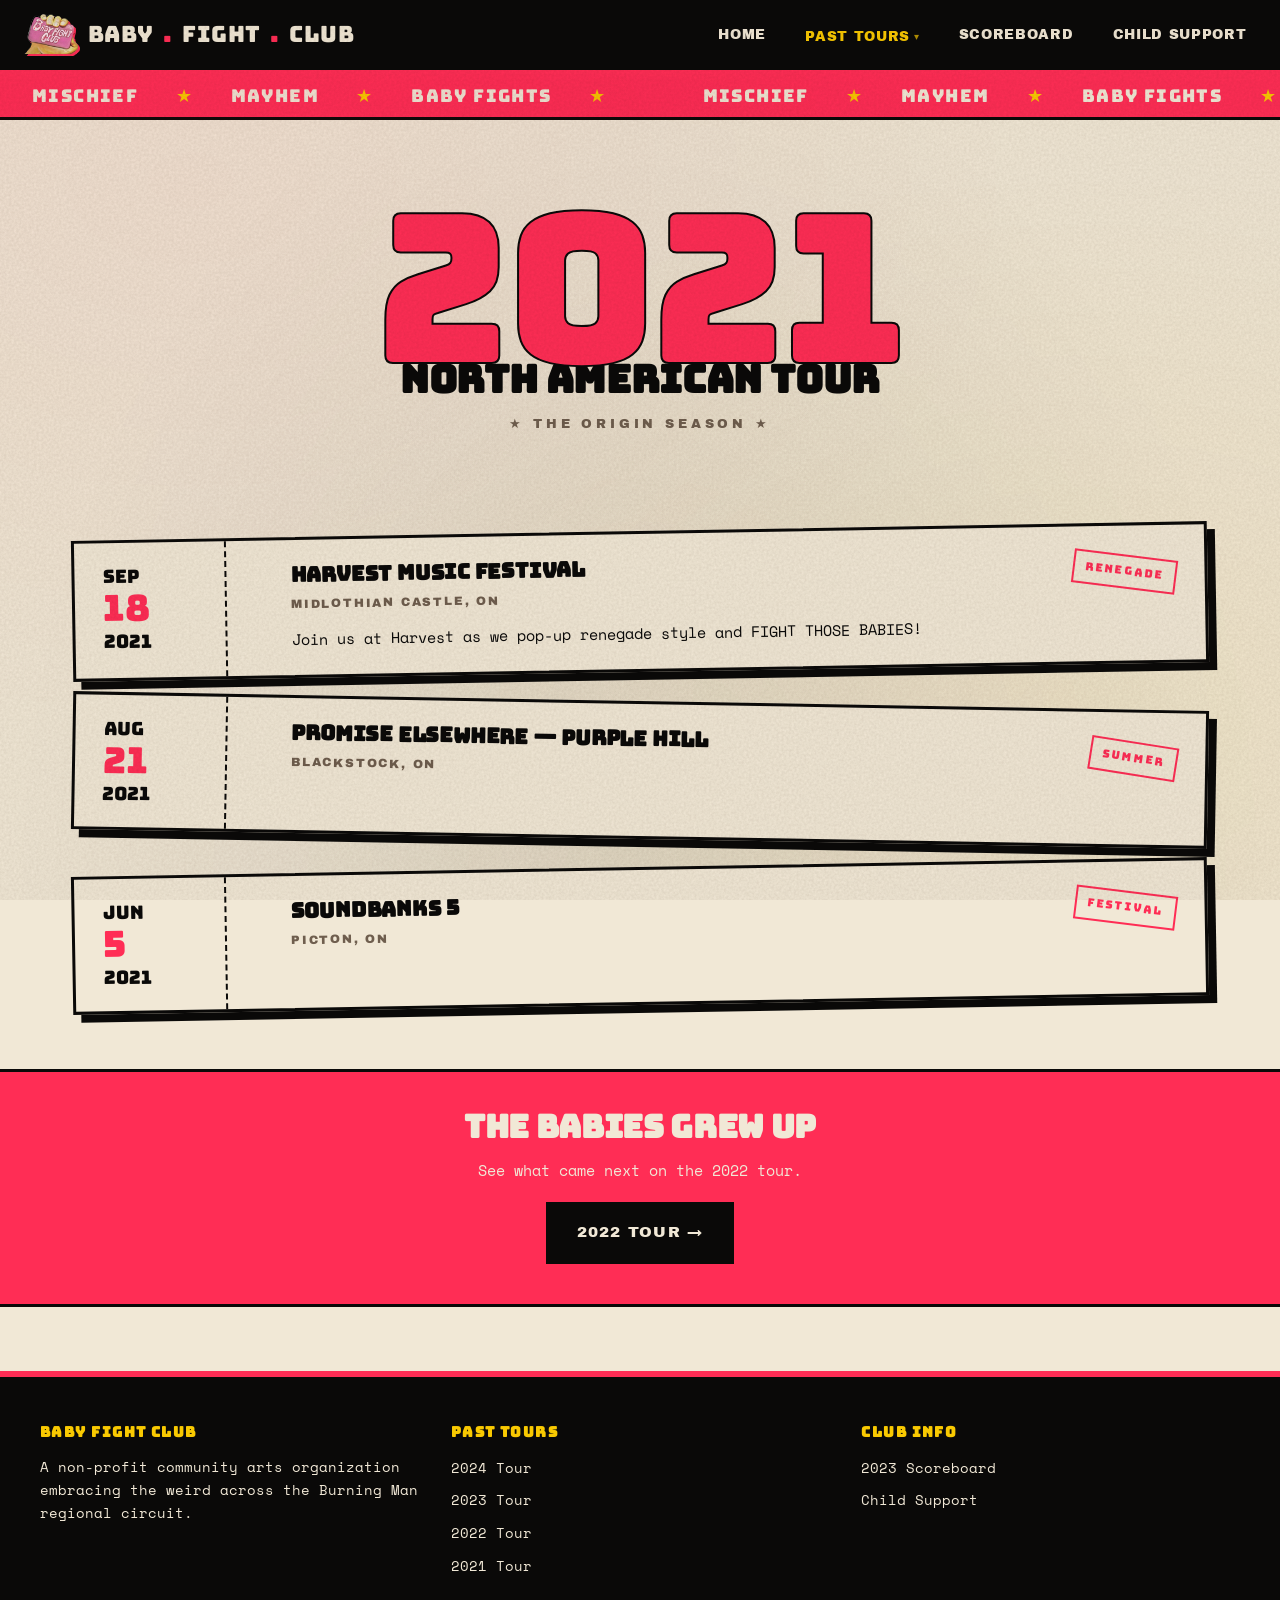
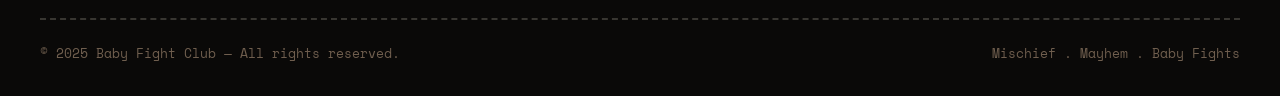
==== 2021-tour.html @ 3e732919 "Update site with proper logo variants, favicon, and hero layout - logo-mark.png (small) in navbar al" ====
<!DOCTYPE html>
<html lang="en">
<head>
<meta charset="UTF-8">
<meta name="viewport" content="width=device-width, initial-scale=1.0">
<title>2021 Tour — Baby Fight Club</title>
<link rel="stylesheet" href="style.css">
<link rel="icon" type="image/png" href="favicon.png">
</head>
<body>

<header class="nav">
  <a href="index.html" class="brand"><img src="images/logo-mark.png" alt="" class="brand-mark">Baby<span class="dot">.</span>Fight<span class="dot">.</span>Club</a>
  <nav aria-label="Main">
    <a href="index.html">Home</a>
    <div class="nav-dropdown">
      <a href="#" class="active" aria-haspopup="true">Past Tours</a>
      <div class="dd-menu">
        <a href="2024-tour.html">2024 Tour</a>
        <a href="2023-tour.html">2023 Tour</a>
        <a href="2022-tour.html">2022 Tour</a>
        <a href="2021-tour.html">2021 Tour</a>
      </div>
    </div>
    <a href="2023-scoreboard.html">Scoreboard</a>
    <a href="child-support.html">Child Support</a>
  </nav>
</header>

<div class="marquee" aria-hidden="true">
  <div class="marquee-track">
    <span>MISCHIEF <span class="star">★</span> MAYHEM <span class="star">★</span> BABY FIGHTS <span class="star">★</span></span>
    <span>MISCHIEF <span class="star">★</span> MAYHEM <span class="star">★</span> BABY FIGHTS <span class="star">★</span></span>
    <span>MISCHIEF <span class="star">★</span> MAYHEM <span class="star">★</span> BABY FIGHTS <span class="star">★</span></span>
    <span>MISCHIEF <span class="star">★</span> MAYHEM <span class="star">★</span> BABY FIGHTS <span class="star">★</span></span>
  </div>
</div>

<section class="page-head">
  <div class="year">2021</div>
  <h1>North American Tour</h1>
  <div class="sub">★ The Origin Season ★</div>
</section>

<section class="section">
  <div class="events">

    <article class="event tilt-left">
      <div class="date">Sep<span class="dd">18</span>2021</div>
      <div class="body">
        <h3>Harvest Music Festival</h3>
        <div class="venue">Midlothian Castle, ON</div>
        <div class="detail">
          Join us at Harvest as we pop-up renegade style and FIGHT THOSE BABIES!
        </div>
      </div>
      <div class="stamp">Renegade</div>
    </article>

    <article class="event tilt-right">
      <div class="date">Aug<span class="dd">21</span>2021</div>
      <div class="body">
        <h3>Promise Elsewhere — Purple Hill</h3>
        <div class="venue">Blackstock, ON</div>
      </div>
      <div class="stamp">Summer</div>
    </article>

    <article class="event tilt-left">
      <div class="date">Jun<span class="dd">5</span>2021</div>
      <div class="body">
        <h3>SoundBanks 5</h3>
        <div class="venue">Picton, ON</div>
      </div>
      <div class="stamp">Festival</div>
    </article>

  </div>
</section>

<div class="cta-block">
  <h3>The babies grew up</h3>
  <p>See what came next on the 2022 tour.</p>
  <a class="btn" href="2022-tour.html">2022 Tour →</a>
</div>

<footer class="foot">
  <div class="foot-grid">
    <div>
      <h4>Baby Fight Club</h4>
      <p style="font-family: var(--body); font-size: 0.9rem; line-height: 1.6;">
        A non-profit community arts organization embracing the weird across the Burning Man regional circuit.
      </p>
    </div>
    <div>
      <h4>Past Tours</h4>
      <ul>
        <li><a href="2024-tour.html">2024 Tour</a></li>
        <li><a href="2023-tour.html">2023 Tour</a></li>
        <li><a href="2022-tour.html">2022 Tour</a></li>
        <li><a href="2021-tour.html">2021 Tour</a></li>
      </ul>
    </div>
    <div>
      <h4>Club Info</h4>
      <ul>
        <li><a href="2023-scoreboard.html">2023 Scoreboard</a></li>
        <li><a href="child-support.html">Child Support</a></li>
      </ul>
    </div>
  </div>
  <div class="copyright">
    <div>© 2025 Baby Fight Club — All rights reserved.</div>
    <div>Mischief . Mayhem . Baby Fights</div>
  </div>
</footer>

</body>
</html>
---- style.css ----
/* =========================================================
   BABY FIGHT CLUB — styles
   Aesthetic: Punk zine meets wrestling-promo poster.
   Palette: Cream paper, ink black, hot pink shout, yellow glint.
   ========================================================= */

@import url('https://fonts.googleapis.com/css2?family=Bungee&family=Archivo+Black&family=Space+Mono:wght@400;700&family=VT323&display=swap');

:root {
  --paper: #f1e8d6;
  --paper-dark: #e3d5b8;
  --ink: #0a0908;
  --hot: #ff2d55;
  --hot-deep: #c71e3f;
  --accent: #f9c901;
  --muted: #6f5e4e;
  --tape: rgba(249, 201, 1, 0.7);

  --display: 'Bungee', 'Archivo Black', sans-serif;
  --heavy: 'Archivo Black', sans-serif;
  --body: 'Space Mono', 'Courier New', monospace;
  --terminal: 'VT323', monospace;
}

* { margin: 0; padding: 0; box-sizing: border-box; }

html { scroll-behavior: smooth; }

body {
  background: var(--paper);
  color: var(--ink);
  font-family: var(--body);
  font-size: 16px;
  line-height: 1.55;
  overflow-x: hidden;
  min-height: 100vh;
  position: relative;
}

/* Paper grain overlay */
body::before {
  content: "";
  position: fixed;
  inset: 0;
  pointer-events: none;
  z-index: 9999;
  opacity: 0.18;
  mix-blend-mode: multiply;
  background-image: url("data:image/svg+xml,%3Csvg viewBox='0 0 400 400' xmlns='http://www.w3.org/2000/svg'%3E%3Cfilter id='n'%3E%3CfeTurbulence type='fractalNoise' baseFrequency='0.9' numOctaves='3' stitchTiles='stitch'/%3E%3CfeColorMatrix values='0 0 0 0 0.08 0 0 0 0 0.04 0 0 0 0 0.02 0 0 0 0.7 0'/%3E%3C/filter%3E%3Crect width='400' height='400' filter='url(%23n)'/%3E%3C/svg%3E");
}

/* Warm paper vignette */
body::after {
  content: "";
  position: fixed;
  inset: 0;
  pointer-events: none;
  z-index: 1;
  background:
    radial-gradient(ellipse at 15% 20%, rgba(255, 45, 85, 0.04), transparent 55%),
    radial-gradient(ellipse at 85% 80%, rgba(249, 201, 1, 0.05), transparent 55%),
    radial-gradient(ellipse at 50% 100%, rgba(10, 9, 8, 0.08), transparent 70%);
}

/* -------- TYPOGRAPHY -------- */
h1, h2, h3, h4 {
  font-family: var(--display);
  letter-spacing: -0.01em;
  line-height: 0.95;
  text-transform: uppercase;
}

a { color: var(--hot); text-decoration: none; border-bottom: 2px solid currentColor; padding-bottom: 1px; transition: all 0.15s; }
a:hover { background: var(--hot); color: var(--paper); }

::selection { background: var(--hot); color: var(--paper); }

/* -------- NAV -------- */
header.nav {
  position: sticky;
  top: 0;
  z-index: 100;
  background: var(--ink);
  color: var(--paper);
  border-bottom: 4px solid var(--hot);
  padding: 0.9rem 1.5rem;
  display: flex;
  align-items: center;
  justify-content: space-between;
  flex-wrap: wrap;
  gap: 1rem;
}

header.nav .brand {
  font-family: var(--display);
  font-size: 1.4rem;
  letter-spacing: 0.02em;
  text-transform: uppercase;
  border: none;
  color: var(--paper);
  display: flex;
  align-items: center;
  gap: 0.6rem;
}
header.nav .brand:hover { background: transparent; color: var(--hot); }
header.nav .brand:hover .brand-mark { transform: rotate(-8deg) scale(1.08); }
header.nav .brand .dot { color: var(--hot); }
header.nav .brand .brand-mark {
  height: 40px;
  width: auto;
  display: block;
  filter: drop-shadow(2px 2px 0 var(--hot));
  transition: transform 0.2s;
}
@media (max-width: 620px) {
  header.nav .brand .brand-mark { height: 32px; }
  header.nav .brand { font-size: 1.1rem; }
}

header.nav nav {
  display: flex;
  gap: 1.25rem;
  align-items: center;
  flex-wrap: wrap;
}
header.nav nav a {
  color: var(--paper);
  font-family: var(--heavy);
  font-size: 0.85rem;
  letter-spacing: 0.05em;
  text-transform: uppercase;
  border: none;
  padding: 0.35rem 0.6rem;
  position: relative;
}
header.nav nav a:hover { background: var(--hot); color: var(--ink); }
header.nav nav a.active { color: var(--accent); }

.nav-dropdown { position: relative; }
.nav-dropdown > a::after { content: " ▾"; opacity: 0.7; font-size: 0.75em; }
.nav-dropdown .dd-menu {
  position: absolute;
  top: 100%;
  left: 0;
  background: var(--ink);
  border: 3px solid var(--hot);
  padding: 0.35rem 0;
  min-width: 180px;
  display: none;
  box-shadow: 6px 6px 0 var(--accent);
}
.nav-dropdown:hover .dd-menu, .nav-dropdown:focus-within .dd-menu { display: block; }
.nav-dropdown .dd-menu a { display: block; padding: 0.5rem 1rem; font-size: 0.8rem; }

/* -------- MARQUEE -------- */
.marquee {
  background: var(--hot);
  color: var(--paper);
  padding: 0.5rem 0;
  overflow: hidden;
  border-bottom: 3px solid var(--ink);
  position: relative;
}
.marquee-track {
  display: inline-flex;
  white-space: nowrap;
  animation: scroll 28s linear infinite;
  font-family: var(--display);
  font-size: 1.1rem;
  letter-spacing: 0.08em;
}
.marquee-track span { padding: 0 2rem; }
.marquee-track .star { color: var(--accent); }
@keyframes scroll {
  from { transform: translateX(0); }
  to { transform: translateX(-50%); }
}

/* -------- HERO -------- */
.hero {
  padding: 3rem 2rem 2rem;
  position: relative;
  z-index: 2;
  max-width: 1300px;
  margin: 0 auto;
}
.hero-grid {
  display: grid;
  grid-template-columns: minmax(280px, 0.9fr) 1.3fr;
  gap: 1.5rem;
  align-items: center;
}
.hero-logo {
  position: relative;
  display: block;
  z-index: 3;
  animation: punch 0.8s cubic-bezier(0.34, 1.56, 0.64, 1) both;
}
.hero-logo img {
  width: 100%;
  height: auto;
  max-height: 640px;
  object-fit: contain;
  object-position: left bottom;
  filter: drop-shadow(8px 8px 0 var(--ink));
}
@keyframes punch {
  0%   { transform: translate(-60px, 40px) rotate(-12deg); opacity: 0; }
  70%  { transform: translate(5px, -8px) rotate(2deg); opacity: 1; }
  100% { transform: translate(0, 0) rotate(0); opacity: 1; }
}

.hero-text {
  text-align: left;
}
.hero .kicker {
  font-family: var(--heavy);
  font-size: 0.85rem;
  letter-spacing: 0.3em;
  text-transform: uppercase;
  color: var(--muted);
  margin-bottom: 1.25rem;
}
.hero h1 {
  font-size: clamp(2.4rem, 7vw, 5.5rem);
  line-height: 0.88;
}
.hero h1 .line1, .hero h1 .line2, .hero h1 .line3 {
  display: block;
}
.hero h1 .line1 { color: var(--ink); }
.hero h1 .line2 { color: var(--hot); transform: rotate(-1.5deg); display: inline-block; }
.hero h1 .line3 { color: var(--ink); }
.hero h1 .dot { color: var(--hot); }

.hero .subtitle {
  margin-top: 1.5rem;
  font-family: var(--body);
  font-size: 1rem;
  max-width: 520px;
  line-height: 1.6;
}

.hero .btn-row { justify-content: flex-start; }

@media (max-width: 820px) {
  .hero-grid {
    grid-template-columns: 1fr;
    gap: 1rem;
  }
  .hero-logo img {
    max-height: 380px;
    object-position: center;
  }
  .hero-text { text-align: center; }
  .hero .btn-row { justify-content: center; }
  .hero .subtitle { margin-left: auto; margin-right: auto; }
}

/* -------- BUTTONS -------- */
.btn {
  display: inline-block;
  background: var(--ink);
  color: var(--paper);
  font-family: var(--heavy);
  font-size: 0.95rem;
  letter-spacing: 0.08em;
  text-transform: uppercase;
  padding: 1rem 1.75rem;
  border: 3px solid var(--ink);
  box-shadow: 6px 6px 0 var(--hot);
  transition: all 0.12s;
}
.btn:hover {
  background: var(--hot);
  border-color: var(--hot);
  color: var(--paper);
  transform: translate(3px, 3px);
  box-shadow: 3px 3px 0 var(--ink);
}
.btn.btn-hot { background: var(--hot); border-color: var(--hot); box-shadow: 6px 6px 0 var(--ink); }
.btn.btn-hot:hover { background: var(--ink); border-color: var(--ink); box-shadow: 3px 3px 0 var(--hot); }

.btn-row { display: flex; gap: 1rem; justify-content: center; flex-wrap: wrap; margin-top: 2.5rem; }

/* -------- SECTION HEADING -------- */
.section {
  padding: 4rem 2rem;
  max-width: 1200px;
  margin: 0 auto;
  position: relative;
  z-index: 2;
}
.section-head {
  margin-bottom: 2.5rem;
  position: relative;
}
.section-head .tag {
  display: inline-block;
  background: var(--ink);
  color: var(--accent);
  padding: 0.25rem 0.7rem;
  font-family: var(--heavy);
  font-size: 0.75rem;
  letter-spacing: 0.25em;
  text-transform: uppercase;
  margin-bottom: 0.9rem;
}
.section-head h2 {
  font-size: clamp(2rem, 5vw, 3.5rem);
  max-width: 800px;
}
.section-head h2 .accent { color: var(--hot); }

/* -------- EVENT CARDS (TICKET STUBS) -------- */
.events {
  display: grid;
  gap: 1.75rem;
}
.event {
  background: var(--paper);
  border: 3px solid var(--ink);
  padding: 1.5rem 1.75rem;
  display: grid;
  grid-template-columns: 160px 1fr auto;
  gap: 1.75rem;
  align-items: start;
  box-shadow: 8px 8px 0 var(--ink);
  position: relative;
  transition: all 0.15s;
}
.event:hover { transform: translate(-3px, -3px); box-shadow: 11px 11px 0 var(--hot); }

.event::before {
  content: "";
  position: absolute;
  top: 0;
  left: 150px;
  bottom: 0;
  width: 0;
  border-left: 2px dashed var(--ink);
}

.event .date {
  font-family: var(--display);
  font-size: 1.15rem;
  line-height: 1.05;
  text-transform: uppercase;
}
.event .date .dd {
  font-size: 2.25rem;
  display: block;
  color: var(--hot);
  margin: 0.25rem 0;
}

.event .body h3 {
  font-size: 1.3rem;
  margin-bottom: 0.5rem;
  line-height: 1.1;
}
.event .body .venue {
  font-family: var(--heavy);
  font-size: 0.75rem;
  letter-spacing: 0.15em;
  text-transform: uppercase;
  color: var(--muted);
  margin-bottom: 0.9rem;
}
.event .body .detail {
  font-family: var(--body);
  font-size: 0.95rem;
  line-height: 1.55;
}
.event .body .schedule { margin-top: 0.9rem; }
.event .body .schedule .slot {
  display: grid;
  grid-template-columns: 110px 1fr;
  gap: 0.75rem;
  padding: 0.35rem 0;
  border-bottom: 1px dotted rgba(10,9,8,0.2);
  font-size: 0.92rem;
}
.event .body .schedule .slot:last-child { border-bottom: none; }
.event .body .schedule .time {
  font-family: var(--heavy);
  font-size: 0.75rem;
  letter-spacing: 0.08em;
  text-transform: uppercase;
  color: var(--hot-deep);
  padding-top: 0.1rem;
}

.event .stamp {
  font-family: var(--display);
  font-size: 0.7rem;
  letter-spacing: 0.2em;
  text-transform: uppercase;
  border: 2.5px solid var(--hot);
  color: var(--hot);
  padding: 0.4rem 0.65rem;
  transform: rotate(8deg);
  white-space: nowrap;
  align-self: start;
  margin-top: 0.3rem;
}

@media (max-width: 720px) {
  .event { grid-template-columns: 1fr; gap: 1rem; box-shadow: 5px 5px 0 var(--ink); }
  .event::before { display: none; }
  .event:hover { box-shadow: 8px 8px 0 var(--hot); }
  .event .stamp { justify-self: start; }
}

/* -------- "HOW TO" THREE-COL -------- */
.how {
  display: grid;
  grid-template-columns: repeat(auto-fit, minmax(260px, 1fr));
  gap: 1.5rem;
  margin-top: 2rem;
}
.how-step {
  background: var(--ink);
  color: var(--paper);
  padding: 2rem 1.5rem;
  position: relative;
  border: 3px solid var(--ink);
  transition: all 0.2s;
}
.how-step:nth-child(1) { background: var(--paper); color: var(--ink); }
.how-step:nth-child(2) { background: var(--hot); color: var(--paper); }
.how-step:nth-child(3) { background: var(--ink); color: var(--accent); }
.how-step:hover { transform: translateY(-5px) rotate(-0.5deg); }

.how-step .num {
  font-family: var(--display);
  font-size: 4rem;
  line-height: 1;
  opacity: 0.3;
  position: absolute;
  top: 1rem;
  right: 1.25rem;
}
.how-step h3 {
  font-size: 1.4rem;
  margin-bottom: 0.75rem;
  position: relative;
  z-index: 2;
}
.how-step p {
  font-family: var(--body);
  font-size: 0.95rem;
  line-height: 1.55;
  position: relative;
  z-index: 2;
}

/* -------- DONATE PANEL -------- */
.donate-panel {
  background: var(--ink);
  color: var(--paper);
  padding: 3rem 2rem;
  border: 4px solid var(--hot);
  box-shadow: 10px 10px 0 var(--accent);
  text-align: center;
  max-width: 780px;
  margin: 0 auto;
  position: relative;
}
.donate-panel::before {
  content: "★";
  position: absolute;
  top: -22px;
  left: -22px;
  background: var(--accent);
  color: var(--ink);
  width: 44px;
  height: 44px;
  display: grid;
  place-items: center;
  font-size: 1.5rem;
  border: 3px solid var(--ink);
  transform: rotate(-12deg);
}
.donate-panel h2 { color: var(--hot); font-size: clamp(1.8rem, 4vw, 2.6rem); margin-bottom: 1rem; }
.donate-panel p { max-width: 600px; margin: 0 auto 1.5rem; font-size: 1rem; line-height: 1.6; }

/* -------- PAGE HEADER (tour pages) -------- */
.page-head {
  padding: 5rem 2rem 2rem;
  text-align: center;
  position: relative;
  z-index: 2;
}
.page-head .year {
  font-family: var(--display);
  font-size: clamp(5rem, 18vw, 13rem);
  line-height: 0.85;
  color: var(--hot);
  -webkit-text-stroke: 2px var(--ink);
  text-stroke: 2px var(--ink);
  letter-spacing: -0.02em;
  margin-bottom: -1rem;
  position: relative;
}
.page-head h1 {
  font-size: clamp(1.5rem, 4vw, 2.4rem);
  line-height: 1;
  color: var(--ink);
  margin-bottom: 1rem;
}
.page-head .sub {
  font-family: var(--heavy);
  font-size: 0.8rem;
  letter-spacing: 0.3em;
  text-transform: uppercase;
  color: var(--muted);
}

/* -------- SCOREBOARD -------- */
.scoreboard {
  text-align: center;
  padding: 4rem 2rem;
  max-width: 900px;
  margin: 0 auto;
  position: relative;
  z-index: 2;
}
.scoreboard .champ {
  display: inline-block;
  background: var(--ink);
  color: var(--accent);
  padding: 0.6rem 1.2rem;
  font-family: var(--display);
  letter-spacing: 0.15em;
  transform: rotate(-2deg);
  margin-bottom: 2rem;
  border: 3px solid var(--accent);
}
.scoreboard h1 {
  font-size: clamp(3rem, 10vw, 6rem);
  margin-bottom: 1rem;
  color: var(--ink);
}
.scoreboard .winner {
  font-family: var(--display);
  font-size: clamp(2.5rem, 7vw, 4.5rem);
  color: var(--hot);
  margin: 2rem 0;
  text-shadow: 4px 4px 0 var(--ink);
}
.scoreboard .trophy {
  background: var(--paper-dark);
  border: 3px dashed var(--ink);
  padding: 3rem 2rem;
  margin-top: 2rem;
  font-family: var(--body);
}
.scoreboard .trophy .placeholder {
  width: 100%;
  max-width: 500px;
  aspect-ratio: 1 / 1;
  background: var(--paper);
  border: 2px solid var(--ink);
  margin: 0 auto;
  display: grid;
  place-items: center;
  font-family: var(--display);
  color: var(--muted);
  font-size: 0.85rem;
  letter-spacing: 0.15em;
  text-align: center;
  padding: 1rem;
}

/* -------- PROSE (child support page) -------- */
.prose {
  max-width: 720px;
  margin: 0 auto;
  padding: 3rem 2rem;
  font-size: 1.05rem;
  line-height: 1.7;
  position: relative;
  z-index: 2;
}
.prose p { margin-bottom: 1.25rem; }
.prose .lead {
  font-family: var(--display);
  font-size: 1.3rem;
  line-height: 1.3;
  color: var(--hot-deep);
  margin-bottom: 2rem;
  text-transform: uppercase;
}
.prose .pull {
  border-left: 5px solid var(--hot);
  padding: 0.5rem 1.25rem;
  margin: 1.5rem 0;
  font-style: italic;
  background: rgba(255, 45, 85, 0.06);
}

/* -------- FOOTER -------- */
footer.foot {
  background: var(--ink);
  color: var(--paper);
  padding: 3rem 2rem 2rem;
  margin-top: 4rem;
  border-top: 6px solid var(--hot);
  position: relative;
  z-index: 2;
}
footer.foot .foot-grid {
  max-width: 1200px;
  margin: 0 auto;
  display: grid;
  grid-template-columns: repeat(auto-fit, minmax(220px, 1fr));
  gap: 2.5rem 2rem;
  margin-bottom: 2rem;
}
footer.foot h4 {
  color: var(--accent);
  font-size: 0.9rem;
  letter-spacing: 0.1em;
  margin-bottom: 1rem;
  font-family: var(--display);
}
footer.foot ul { list-style: none; }
footer.foot ul li { margin-bottom: 0.5rem; }
footer.foot a { color: var(--paper); border-bottom: 1px solid transparent; font-family: var(--body); font-size: 0.9rem; }
footer.foot a:hover { color: var(--hot); background: transparent; border-bottom-color: var(--hot); }

footer.foot .copyright {
  max-width: 1200px;
  margin: 0 auto;
  padding-top: 1.5rem;
  border-top: 2px dashed rgba(241,232,214,0.2);
  font-family: var(--body);
  font-size: 0.8rem;
  color: var(--muted);
  display: flex;
  justify-content: space-between;
  flex-wrap: wrap;
  gap: 0.5rem;
}

/* -------- CTA BLOCK -------- */
.cta-block {
  background: var(--hot);
  color: var(--paper);
  padding: 2.5rem 2rem;
  text-align: center;
  border-top: 3px solid var(--ink);
  border-bottom: 3px solid var(--ink);
  position: relative;
  z-index: 2;
}
.cta-block h3 {
  font-size: clamp(1.4rem, 3.5vw, 2rem);
  margin-bottom: 1rem;
}
.cta-block p { max-width: 500px; margin: 0 auto 1.25rem; font-size: 0.95rem; }

/* -------- UTIL -------- */
.tilt-left { transform: rotate(-1deg); }
.tilt-right { transform: rotate(1deg); }

/* -------- MEDIA -------- */
@media (max-width: 620px) {
  header.nav { padding: 0.75rem 1rem; }
  header.nav nav { gap: 0.5rem; }
  header.nav nav a { font-size: 0.7rem; padding: 0.25rem 0.4rem; }
  .hero { padding: 2.5rem 1rem 2rem; }
  .section { padding: 2.5rem 1rem; }
  .page-head { padding: 3rem 1rem 1.5rem; }
  .marquee-track { font-size: 0.85rem; }
}
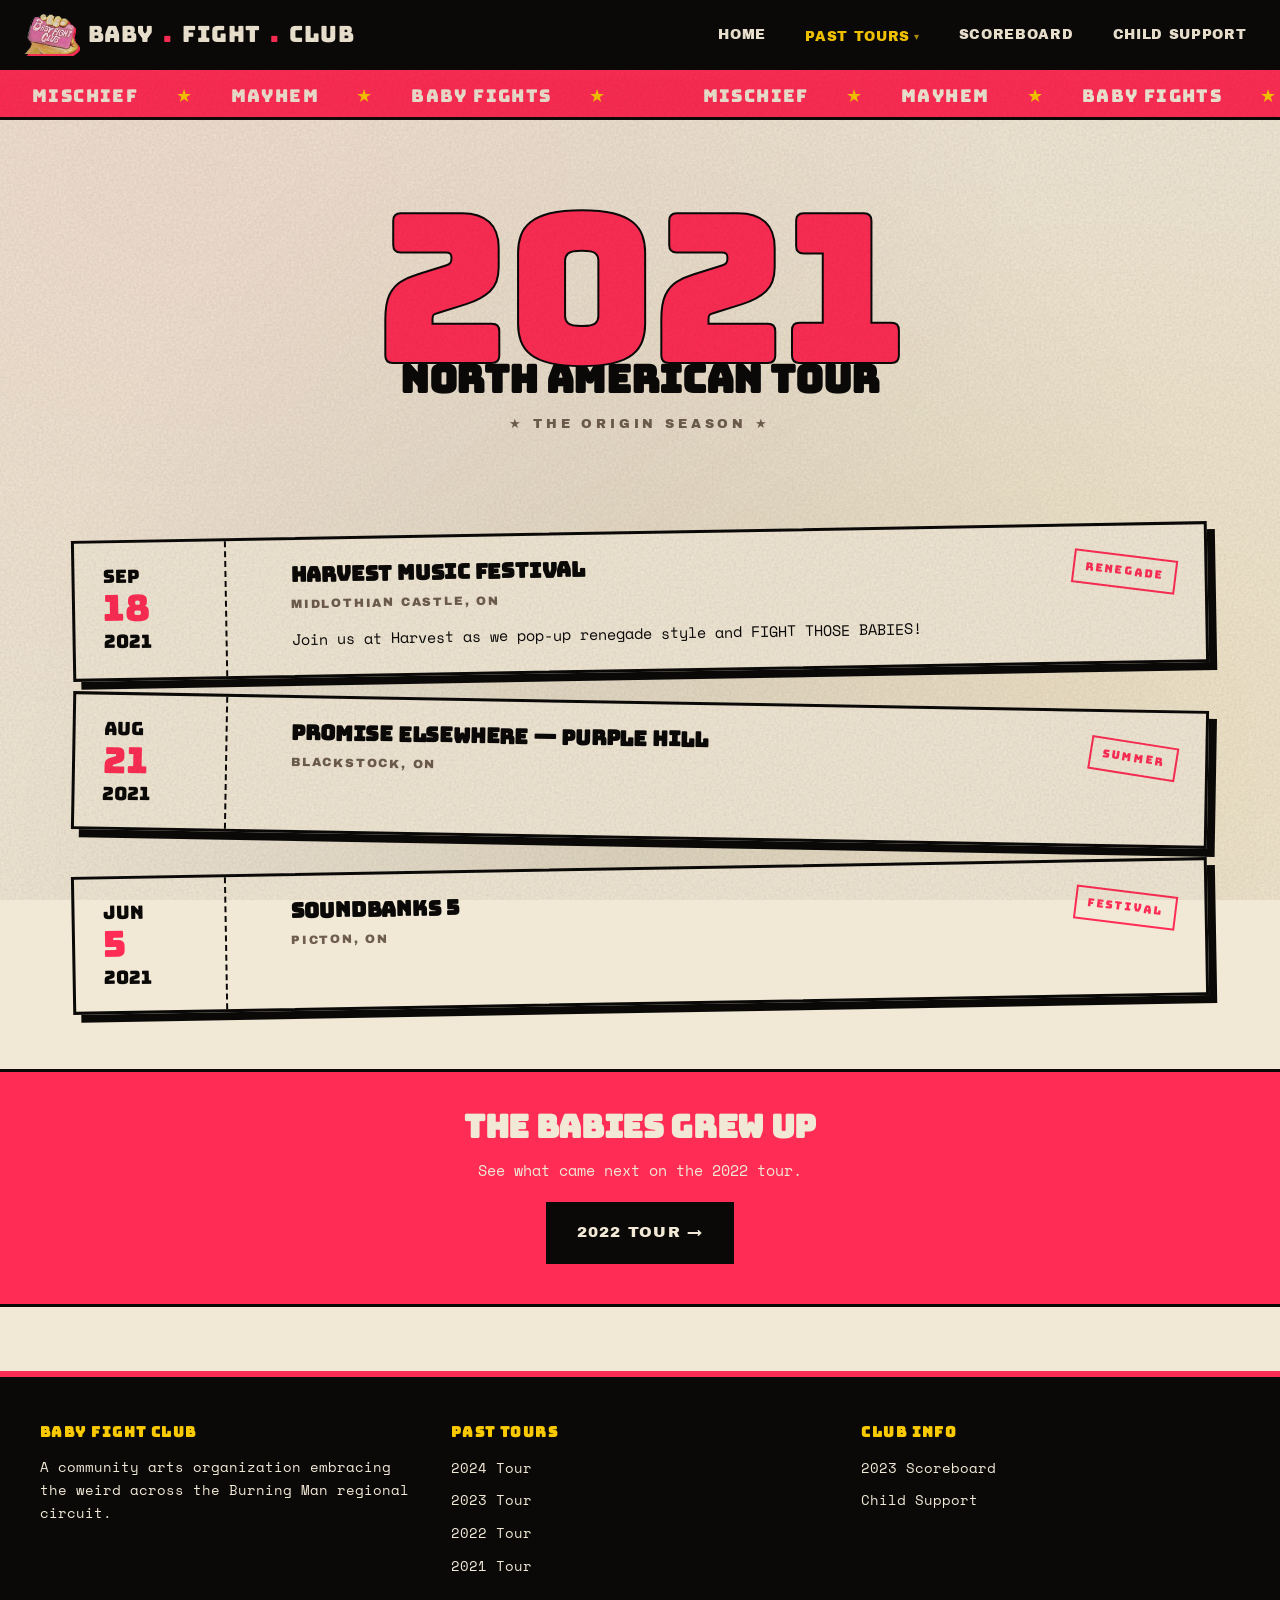
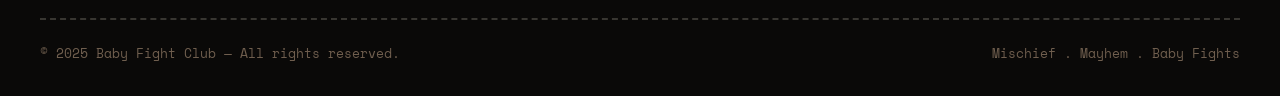
==== commit abe718b9: "Update slogan and remove non-profit references Kicker: "No Babies Were Harmed (Probably)" Removed "n" ====
--- a/2021-tour.html
+++ b/2021-tour.html
@@ -11,6 +11,8 @@
 
 <header class="nav">
   <a href="index.html" class="brand"><img src="images/logo-mark.png" alt="" class="brand-mark">Baby<span class="dot">.</span>Fight<span class="dot">.</span>Club</a>
+  <button class="hamburger" aria-label="Menu"><span></span><span></span><span></span></button>
+  <div class="nav-overlay"></div>
   <nav aria-label="Main">
     <a href="index.html">Home</a>
     <div class="nav-dropdown">
@@ -89,7 +91,7 @@
     <div>
       <h4>Baby Fight Club</h4>
       <p style="font-family: var(--body); font-size: 0.9rem; line-height: 1.6;">
-        A non-profit community arts organization embracing the weird across the Burning Man regional circuit.
+        A community arts organization embracing the weird across the Burning Man regional circuit.
       </p>
     </div>
     <div>
@@ -115,5 +117,18 @@
   </div>
 </footer>
 
+<script>
+(function(){
+  var btn=document.querySelector('.hamburger'),
+      nav=document.querySelector('header.nav nav'),
+      overlay=document.querySelector('.nav-overlay');
+  function toggle(){btn.classList.toggle('open');nav.classList.toggle('open');overlay.classList.toggle('open');}
+  btn.addEventListener('click',toggle);
+  overlay.addEventListener('click',toggle);
+  document.querySelectorAll('.nav-dropdown > a').forEach(function(a){
+    a.addEventListener('click',function(e){e.preventDefault();this.parentElement.classList.toggle('open');});
+  });
+})();
+</script>
 </body>
 </html>
--- a/style.css
+++ b/style.css
@@ -186,7 +186,7 @@
 }
 .hero-grid {
   display: grid;
-  grid-template-columns: minmax(280px, 0.9fr) 1.3fr;
+  grid-template-columns: minmax(240px, 0.75fr) 1.3fr;
   gap: 1.5rem;
   align-items: center;
 }
@@ -199,7 +199,7 @@
 .hero-logo img {
   width: 100%;
   height: auto;
-  max-height: 640px;
+  max-height: 460px;
   object-fit: contain;
   object-position: left bottom;
   filter: drop-shadow(8px 8px 0 var(--ink));
@@ -249,7 +249,7 @@
     gap: 1rem;
   }
   .hero-logo img {
-    max-height: 380px;
+    max-height: 280px;
     object-position: center;
   }
   .hero-text { text-align: center; }
@@ -665,11 +665,80 @@
 .tilt-left { transform: rotate(-1deg); }
 .tilt-right { transform: rotate(1deg); }
 
+/* -------- HAMBURGER -------- */
+.hamburger {
+  display: none;
+  background: none;
+  border: none;
+  cursor: pointer;
+  padding: 0.5rem;
+  z-index: 200;
+}
+.hamburger span {
+  display: block;
+  width: 28px;
+  height: 3px;
+  background: var(--paper);
+  margin: 5px 0;
+  border-radius: 2px;
+  transition: all 0.3s;
+}
+.hamburger.open span:nth-child(1) { transform: rotate(45deg) translate(5px, 6px); }
+.hamburger.open span:nth-child(2) { opacity: 0; }
+.hamburger.open span:nth-child(3) { transform: rotate(-45deg) translate(5px, -6px); }
+
 /* -------- MEDIA -------- */
 @media (max-width: 620px) {
   header.nav { padding: 0.75rem 1rem; }
-  header.nav nav { gap: 0.5rem; }
-  header.nav nav a { font-size: 0.7rem; padding: 0.25rem 0.4rem; }
+  .hamburger { display: block; }
+  header.nav nav {
+    display: none;
+    position: fixed;
+    top: 0;
+    right: 0;
+    width: 260px;
+    height: 100vh;
+    background: var(--ink);
+    border-left: 4px solid var(--hot);
+    flex-direction: column;
+    align-items: flex-start;
+    padding: 5rem 1.5rem 2rem;
+    gap: 0;
+    box-shadow: -8px 0 0 rgba(0,0,0,0.3);
+    z-index: 150;
+  }
+  header.nav nav.open { display: flex; }
+  header.nav nav a {
+    font-size: 1rem;
+    padding: 0.75rem 0;
+    width: 100%;
+    border-bottom: 1px dashed rgba(241,232,214,0.15);
+  }
+  .nav-dropdown { width: 100%; }
+  .nav-dropdown > a::after { content: " ▾"; }
+  .nav-dropdown .dd-menu {
+    position: static;
+    border: none;
+    box-shadow: none;
+    padding: 0 0 0 1rem;
+    display: none;
+  }
+  .nav-dropdown:hover .dd-menu,
+  .nav-dropdown:focus-within .dd-menu,
+  .nav-dropdown.open .dd-menu { display: block; }
+  .nav-dropdown .dd-menu a {
+    padding: 0.5rem 0;
+    font-size: 0.85rem;
+    border-bottom: none;
+  }
+  .nav-overlay {
+    display: none;
+    position: fixed;
+    inset: 0;
+    background: rgba(10,9,8,0.5);
+    z-index: 140;
+  }
+  .nav-overlay.open { display: block; }
   .hero { padding: 2.5rem 1rem 2rem; }
   .section { padding: 2.5rem 1rem; }
   .page-head { padding: 3rem 1rem 1.5rem; }
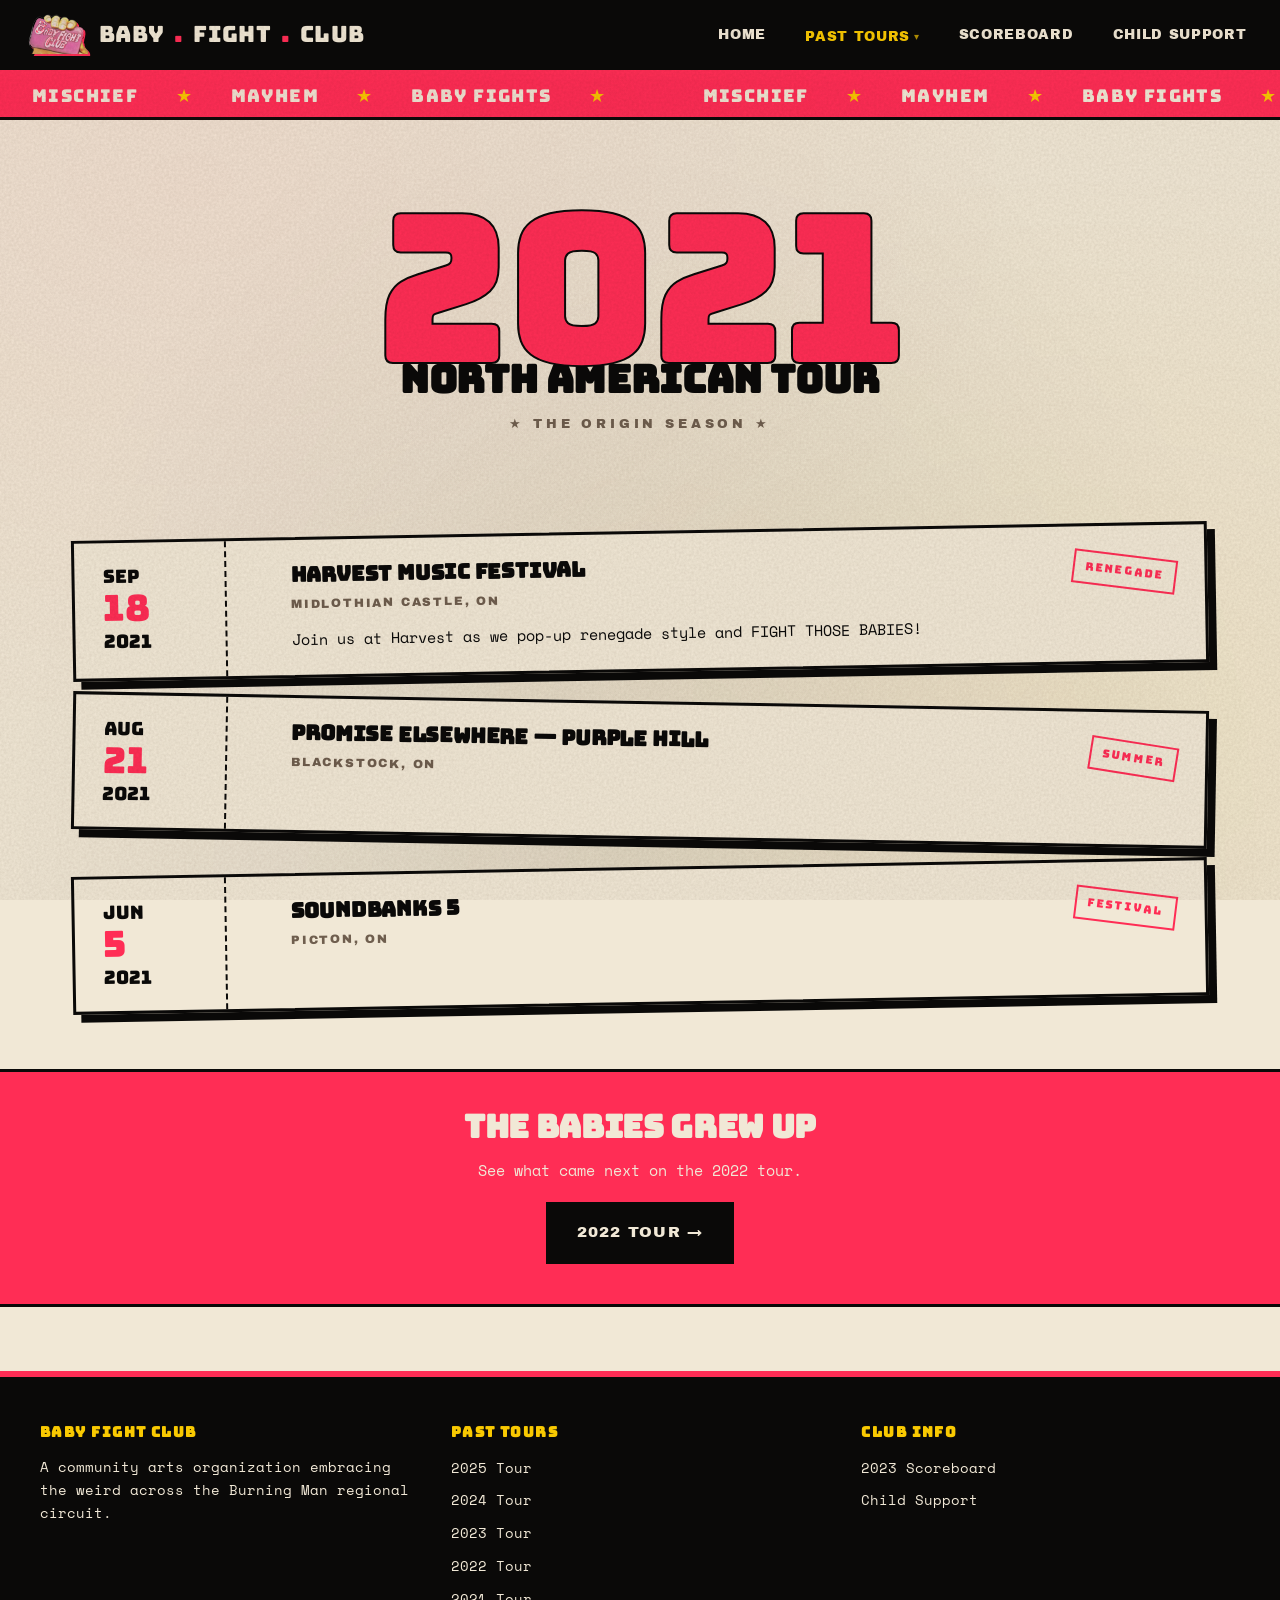
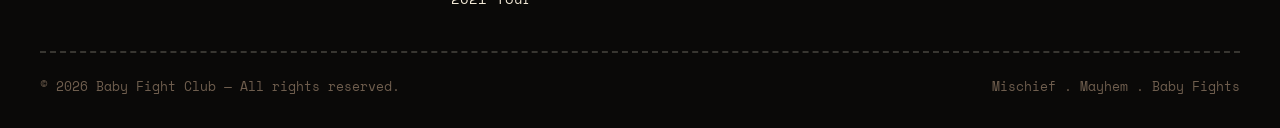
==== commit 6b34647f: "Add 2026 SideBurn tour, archive 2025 to past tours" ====
--- a/2021-tour.html
+++ b/2021-tour.html
@@ -18,6 +18,7 @@
     <div class="nav-dropdown">
       <a href="#" class="active" aria-haspopup="true">Past Tours</a>
       <div class="dd-menu">
+        <a href="2025-tour.html">2025 Tour</a>
         <a href="2024-tour.html">2024 Tour</a>
         <a href="2023-tour.html">2023 Tour</a>
         <a href="2022-tour.html">2022 Tour</a>
@@ -97,6 +98,7 @@
     <div>
       <h4>Past Tours</h4>
       <ul>
+        <li><a href="2025-tour.html">2025 Tour</a></li>
         <li><a href="2024-tour.html">2024 Tour</a></li>
         <li><a href="2023-tour.html">2023 Tour</a></li>
         <li><a href="2022-tour.html">2022 Tour</a></li>
@@ -112,7 +114,7 @@
     </div>
   </div>
   <div class="copyright">
-    <div>© 2025 Baby Fight Club — All rights reserved.</div>
+    <div>© 2026 Baby Fight Club — All rights reserved.</div>
     <div>Mischief . Mayhem . Baby Fights</div>
   </div>
 </footer>
--- a/style.css
+++ b/style.css
@@ -202,7 +202,7 @@
   max-height: 460px;
   object-fit: contain;
   object-position: left bottom;
-  filter: drop-shadow(8px 8px 0 var(--ink));
+  filter: drop-shadow(4px 4px 0 rgba(10,9,8,0.3));
 }
 @keyframes punch {
   0%   { transform: translate(-60px, 40px) rotate(-12deg); opacity: 0; }
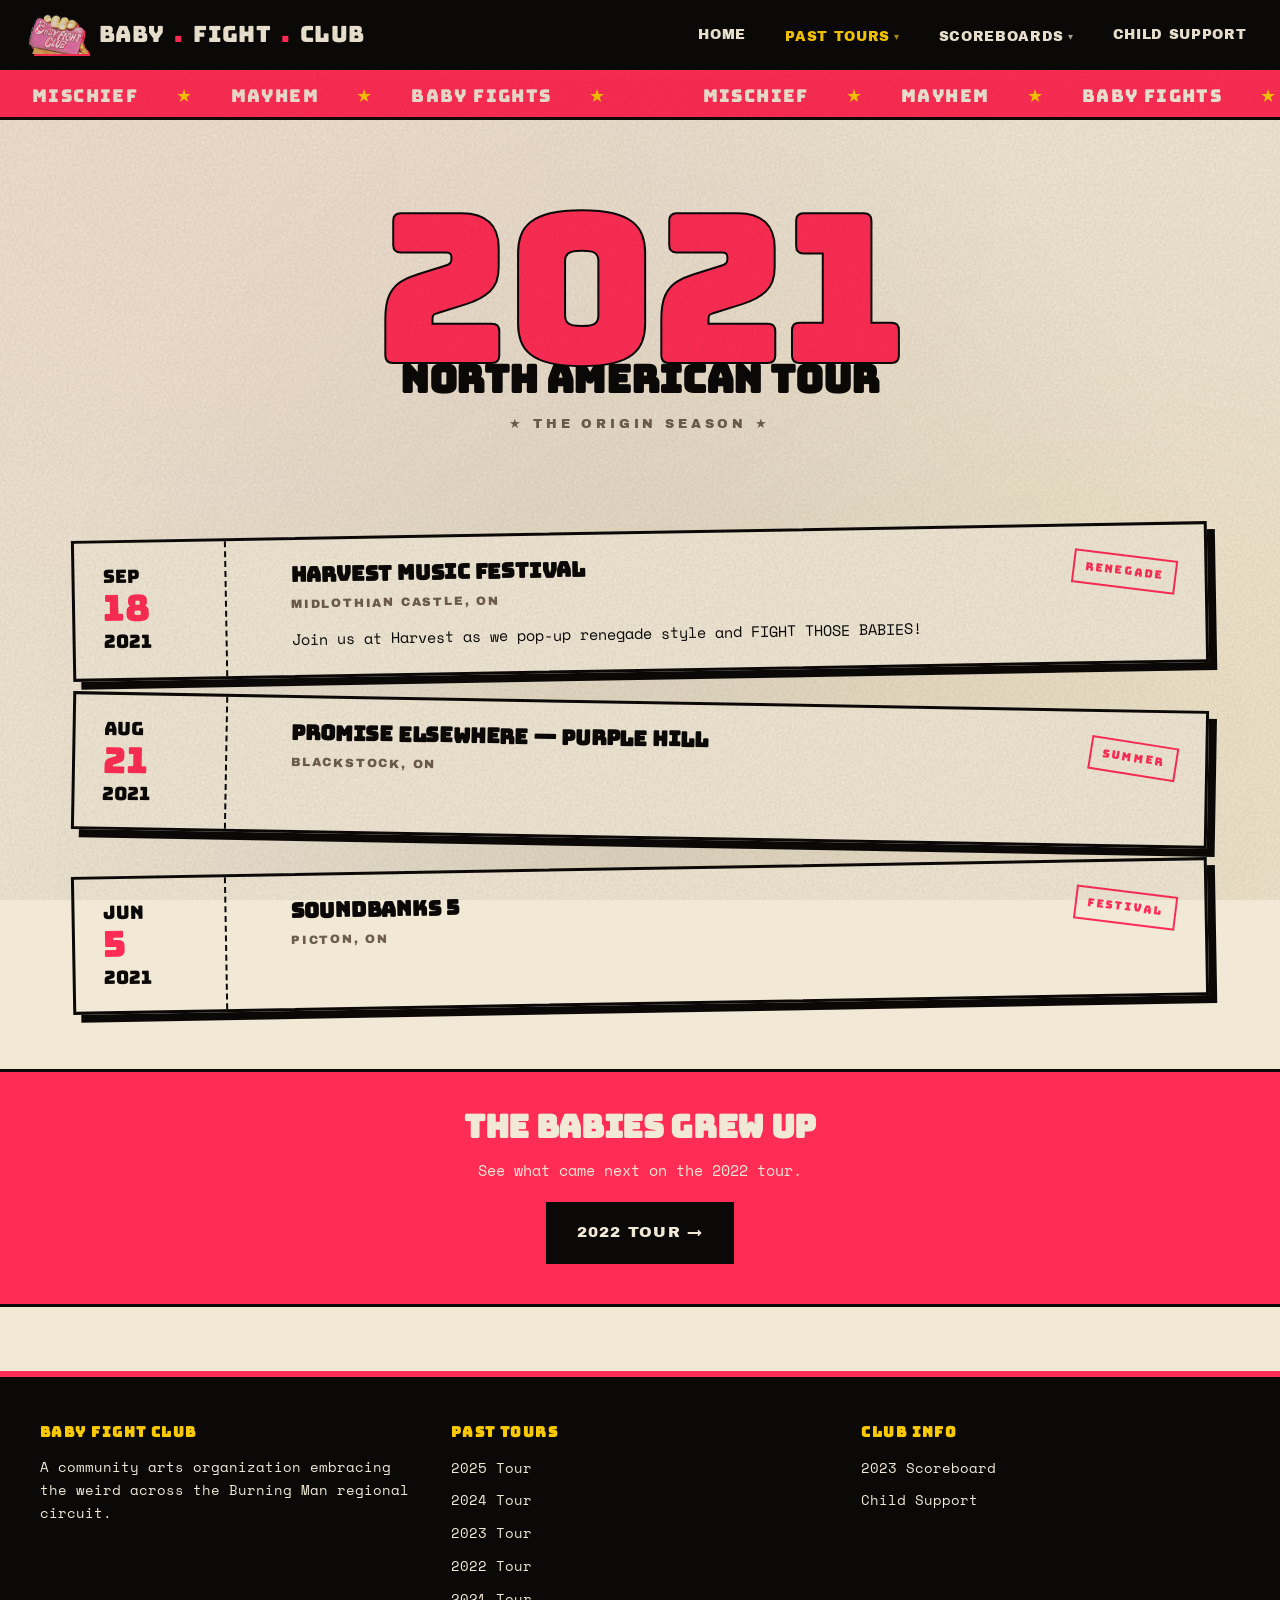
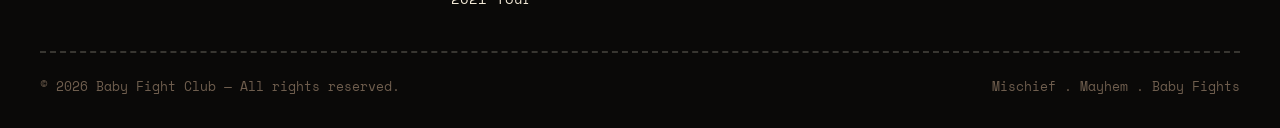
==== commit a4091e38: "Polish Fight Night copy; convert Scoreboard nav to dropdown" ====
--- a/2021-tour.html
+++ b/2021-tour.html
@@ -25,7 +25,12 @@
         <a href="2021-tour.html">2021 Tour</a>
       </div>
     </div>
-    <a href="2023-scoreboard.html">Scoreboard</a>
+    <div class="nav-dropdown">
+      <a href="#" aria-haspopup="true">Scoreboards</a>
+      <div class="dd-menu">
+        <a href="2023-scoreboard.html">2023 Scoreboard</a>
+      </div>
+    </div>
     <a href="child-support.html">Child Support</a>
   </nav>
 </header>
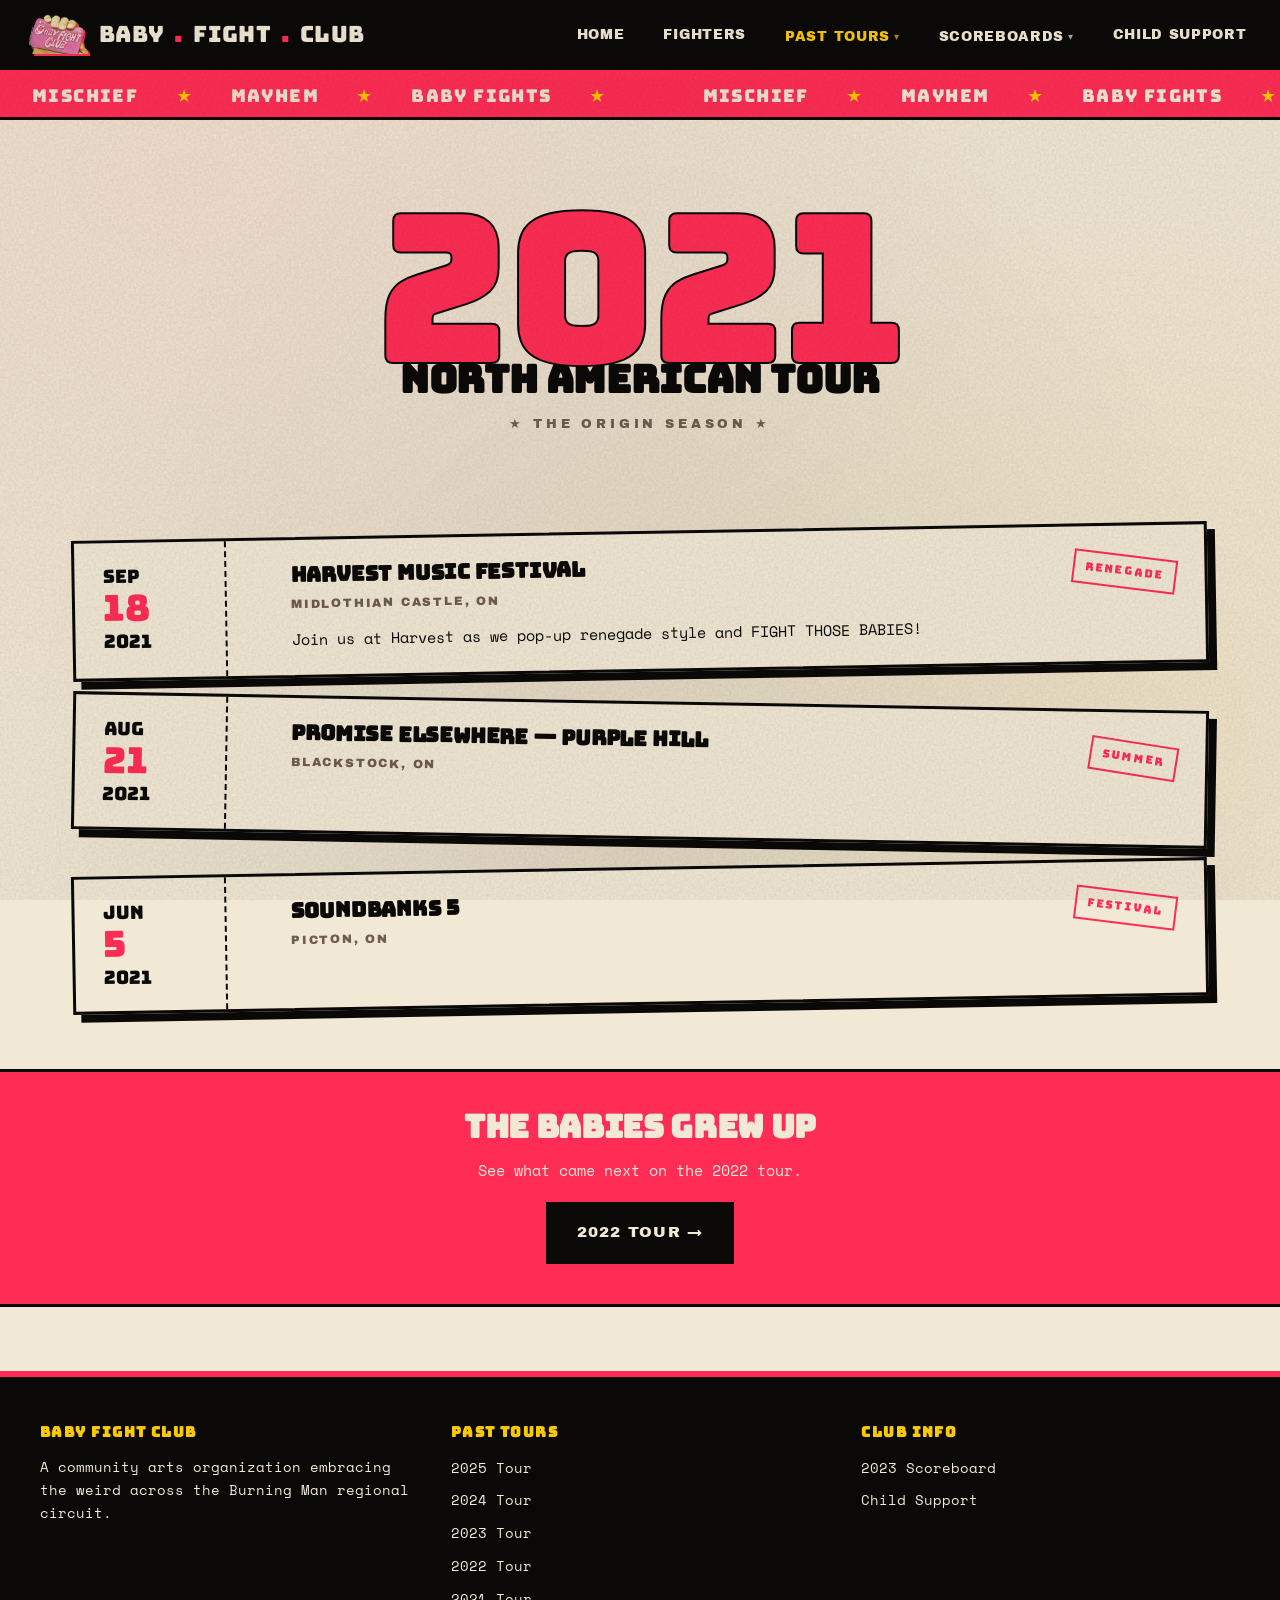
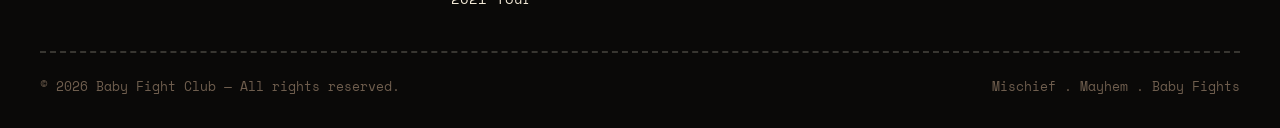
==== commit d4a31903: "Add fighters roster page with bios for the 2026 tour Eleven fighter bios from Allie's email — Avery," ====
--- a/2021-tour.html
+++ b/2021-tour.html
@@ -4,7 +4,7 @@
 <meta charset="UTF-8">
 <meta name="viewport" content="width=device-width, initial-scale=1.0">
 <title>2021 Tour — Baby Fight Club</title>
-<link rel="stylesheet" href="style.css">
+<link rel="stylesheet" href="style.css?v=6">
 <link rel="icon" type="image/png" href="favicon.png">
 </head>
 <body>
@@ -15,6 +15,7 @@
   <div class="nav-overlay"></div>
   <nav aria-label="Main">
     <a href="index.html">Home</a>
+    <a href="fighters.html">Fighters</a>
     <div class="nav-dropdown">
       <a href="#" class="active" aria-haspopup="true">Past Tours</a>
       <div class="dd-menu">
--- a/style.css
+++ b/style.css
@@ -390,6 +390,28 @@
   color: var(--hot-deep);
   padding-top: 0.1rem;
 }
+.event .body .schedule .slot.headline {
+  background: var(--hot);
+  color: var(--paper);
+  padding: 0.85rem 0.9rem;
+  margin: 0.55rem -0.3rem;
+  border-bottom: none;
+  font-family: var(--heavy);
+  font-size: 1.05rem;
+  text-transform: uppercase;
+  letter-spacing: 0.03em;
+  box-shadow: 4px 4px 0 var(--ink);
+}
+.event .body .schedule .slot.headline .time {
+  color: var(--paper);
+  font-size: 0.78rem;
+  padding-top: 0.3rem;
+}
+.event .body .schedule .slot.headline em {
+  font-style: normal;
+  font-size: 0.8rem;
+  opacity: 0.85;
+}
 
 .event .stamp {
   font-family: var(--display);
@@ -405,6 +427,230 @@
   margin-top: 0.3rem;
 }
 
+/* =========================================================
+   BET CARD — event banner
+   ========================================================= */
+.bet-event-banner {
+  display: block;
+  width: 100%;
+  max-width: 680px;
+  margin: 0 auto 2.5rem;
+  padding: 1.75rem 1.5rem;
+  text-align: center;
+  border-top: 5px double var(--ink);
+  border-bottom: 5px double var(--ink);
+  background: var(--paper);
+  box-sizing: border-box;
+}
+.bet-event-kicker {
+  font-family: var(--display);
+  font-size: 0.75rem;
+  letter-spacing: 0.3em;
+  text-transform: uppercase;
+  color: var(--hot);
+  margin-bottom: 0.65rem;
+}
+.bet-event-name {
+  font-family: var(--display);
+  font-size: clamp(2rem, 6vw, 3.25rem);
+  line-height: 1;
+  color: var(--ink);
+  margin: 0;
+  text-shadow: 3px 3px 0 var(--hot);
+}
+.bet-event-date {
+  font-family: var(--heavy);
+  font-size: 0.85rem;
+  letter-spacing: 0.12em;
+  text-transform: uppercase;
+  color: var(--muted);
+  margin-top: 0.9rem;
+}
+
+/* =========================================================
+   BET CARD — form styles
+   ========================================================= */
+.bet-form {
+  max-width: 680px;
+  margin: 0 auto;
+  display: flex;
+  flex-direction: column;
+  gap: 2.25rem;
+}
+.bet-q {
+  border: 3px solid var(--ink);
+  background: var(--paper);
+  padding: 1.75rem;
+  box-shadow: 8px 8px 0 var(--ink);
+  position: relative;
+}
+.bet-q + .bet-q { margin-top: 0; }
+.bet-q label,
+.bet-q legend {
+  font-family: var(--display);
+  font-size: 1.05rem;
+  text-transform: uppercase;
+  letter-spacing: 0.03em;
+  color: var(--ink);
+  display: block;
+  margin-bottom: 1rem;
+  line-height: 1.25;
+  padding: 0;
+}
+.bet-q .bet-hint {
+  font-family: var(--body);
+  font-size: 0.88rem;
+  color: var(--muted);
+  margin-top: -0.6rem;
+  margin-bottom: 1.1rem;
+  line-height: 1.5;
+}
+.bet-q input[type=text],
+.bet-q input[type=email] {
+  width: 100%;
+  font-family: var(--body);
+  font-size: 1rem;
+  padding: 0.95rem 1rem;
+  border: 2px solid var(--ink);
+  background: var(--paper-dark);
+  color: var(--ink);
+  outline: none;
+  transition: box-shadow 0.15s, border-color 0.15s, background 0.15s;
+}
+.bet-q input[type=text]:focus,
+.bet-q input[type=email]:focus {
+  border-color: var(--hot);
+  background: var(--paper);
+  box-shadow: 4px 4px 0 var(--hot);
+}
+.radio-group {
+  display: grid;
+  grid-template-columns: repeat(auto-fit, minmax(140px, 1fr));
+  gap: 0.65rem;
+}
+.radio-option {
+  cursor: pointer;
+  font-family: var(--heavy);
+  font-size: 0.82rem;
+  letter-spacing: 0.05em;
+  text-transform: uppercase;
+  border: 2px solid var(--ink);
+  background: var(--paper-dark);
+  padding: 0.95rem 0.85rem;
+  display: flex;
+  align-items: center;
+  justify-content: center;
+  text-align: center;
+  min-height: 52px;
+  transition: all 0.15s;
+  margin-bottom: 0 !important;
+  user-select: none;
+  position: relative;
+  line-height: 1.15;
+  overflow: hidden;
+}
+/* Bulletproof native-radio hide: works on iOS Safari, old Android Chrome, etc. */
+.radio-option input[type=radio] {
+  position: absolute;
+  width: 1px;
+  height: 1px;
+  padding: 0;
+  margin: -1px;
+  overflow: hidden;
+  clip: rect(0 0 0 0);
+  white-space: nowrap;
+  border: 0;
+  -webkit-appearance: none;
+  -moz-appearance: none;
+  appearance: none;
+  opacity: 0;
+  pointer-events: none;
+}
+.radio-option:hover {
+  background: var(--paper);
+  transform: translate(-2px, -2px);
+  box-shadow: 3px 3px 0 var(--ink);
+}
+/* Universal checked state via JS-toggled class — works on every browser */
+.radio-option.checked,
+.radio-option:has(input:checked) {
+  background: var(--hot);
+  color: var(--paper);
+  border-color: var(--ink);
+  box-shadow: 4px 4px 0 var(--ink);
+  transform: translate(-2px, -2px);
+}
+.bet-submit-row {
+  display: flex;
+  justify-content: center;
+  margin-top: 1rem;
+  padding-top: 0.5rem;
+}
+.btn.btn-big {
+  font-size: 1.2rem;
+  padding: 1.1rem 2.5rem;
+}
+.btn:disabled {
+  opacity: 0.55;
+  cursor: not-allowed;
+  transform: none !important;
+  box-shadow: 4px 4px 0 var(--ink) !important;
+}
+.bet-error {
+  max-width: 680px;
+  margin: 0 auto;
+  background: var(--accent);
+  color: var(--ink);
+  border: 2.5px solid var(--ink);
+  padding: 1rem 1.25rem;
+  font-family: var(--heavy);
+  font-size: 0.9rem;
+  letter-spacing: 0.03em;
+  text-transform: uppercase;
+  box-shadow: 5px 5px 0 var(--ink);
+}
+.bet-fineprint {
+  max-width: 680px;
+  margin: 1.25rem auto 0;
+  text-align: center;
+  font-family: var(--body);
+  font-size: 0.82rem;
+  color: var(--muted);
+  letter-spacing: 0.02em;
+  line-height: 1.5;
+}
+.bet-success {
+  max-width: 680px;
+  margin: 2rem auto;
+  padding: 3rem 2rem;
+  text-align: center;
+  border: 3px solid var(--ink);
+  background: var(--paper);
+  box-shadow: 10px 10px 0 var(--hot);
+}
+.bet-success .champ {
+  font-family: var(--display);
+  font-size: 0.75rem;
+  letter-spacing: 0.25em;
+  text-transform: uppercase;
+  color: var(--hot);
+  margin-bottom: 0.75rem;
+}
+.bet-success h2 {
+  font-family: var(--display);
+  font-size: clamp(2rem, 5.5vw, 3.25rem);
+  color: var(--ink);
+  margin-bottom: 1rem;
+  line-height: 1.05;
+}
+.bet-success p {
+  font-family: var(--body);
+  font-size: 1rem;
+  max-width: 500px;
+  margin: 0 auto;
+  line-height: 1.6;
+}
+
 @media (max-width: 720px) {
   .event { grid-template-columns: 1fr; gap: 1rem; box-shadow: 5px 5px 0 var(--ink); }
   .event::before { display: none; }
@@ -453,6 +699,201 @@
   line-height: 1.55;
   position: relative;
   z-index: 2;
+}
+
+/* -------- FIGHTERS / ROSTER -------- */
+.fighters-intro {
+  max-width: 720px;
+  margin: 0 auto 3rem;
+  text-align: center;
+  font-family: var(--body);
+  font-size: 1.05rem;
+  line-height: 1.65;
+  color: var(--ink);
+}
+.fighters-intro a {
+  font-family: var(--heavy);
+  text-transform: uppercase;
+  letter-spacing: 0.05em;
+}
+
+.fighters {
+  display: grid;
+  grid-template-columns: repeat(auto-fit, minmax(320px, 1fr));
+  gap: 2rem;
+  margin-top: 1rem;
+}
+
+.fighter {
+  background: var(--paper);
+  border: 3px solid var(--ink);
+  padding: 2rem 1.75rem 1.75rem;
+  box-shadow: 8px 8px 0 var(--ink);
+  position: relative;
+  transition: all 0.18s;
+}
+.fighter:hover {
+  transform: translate(-3px, -3px) rotate(0deg) !important;
+  box-shadow: 12px 12px 0 var(--hot);
+  z-index: 5;
+}
+
+.fighter-num {
+  position: absolute;
+  top: 0.6rem;
+  right: 1rem;
+  font-family: var(--display);
+  font-size: 4.5rem;
+  line-height: 1;
+  color: var(--hot);
+  opacity: 0.18;
+  pointer-events: none;
+}
+
+.fighter-stamp {
+  display: inline-block;
+  font-family: var(--display);
+  font-size: 0.7rem;
+  letter-spacing: 0.18em;
+  text-transform: uppercase;
+  border: 2.5px solid var(--hot);
+  color: var(--hot);
+  padding: 0.35rem 0.7rem;
+  margin-bottom: 1.1rem;
+  transform: rotate(-2deg);
+  background: var(--paper);
+}
+.fighter-stamp-champ {
+  background: var(--accent);
+  color: var(--ink);
+  border-color: var(--ink);
+  transform: rotate(3deg);
+  box-shadow: 3px 3px 0 var(--ink);
+}
+
+.fighter-name {
+  font-family: var(--display);
+  font-size: clamp(2rem, 4.5vw, 2.75rem);
+  line-height: 0.9;
+  color: var(--ink);
+  margin-bottom: 0.5rem;
+  position: relative;
+  z-index: 2;
+}
+
+.fighter-alias {
+  font-family: var(--heavy);
+  font-size: 0.78rem;
+  letter-spacing: 0.12em;
+  text-transform: uppercase;
+  color: var(--muted);
+  margin-bottom: 1.25rem;
+  padding-bottom: 1rem;
+  border-bottom: 2px dashed rgba(10,9,8,0.2);
+  position: relative;
+  z-index: 2;
+}
+.fighter-alias em {
+  font-style: normal;
+  color: var(--hot);
+}
+
+.fighter-bio {
+  font-family: var(--body);
+  font-size: 0.95rem;
+  line-height: 1.6;
+  position: relative;
+  z-index: 2;
+}
+.fighter-bio p { margin-bottom: 0.85rem; }
+.fighter-bio p:last-child { margin-bottom: 0; }
+.fighter-bio em {
+  font-style: italic;
+  color: var(--hot-deep);
+  font-weight: 700;
+}
+.fighter-bio .fighter-kicker {
+  font-family: var(--heavy);
+  font-size: 0.92rem;
+  text-transform: uppercase;
+  letter-spacing: 0.02em;
+  line-height: 1.35;
+  color: var(--ink);
+  border-top: 2px solid var(--ink);
+  padding-top: 0.85rem;
+  margin-top: 1rem;
+}
+
+/* Dark variant — ink card with pink/cream type */
+.fighter-dark {
+  background: var(--ink);
+  color: var(--paper);
+  box-shadow: 8px 8px 0 var(--hot);
+}
+.fighter-dark:hover { box-shadow: 12px 12px 0 var(--accent); }
+.fighter-dark .fighter-num { color: var(--hot); opacity: 0.4; }
+.fighter-dark .fighter-name { color: var(--paper); }
+.fighter-dark .fighter-alias {
+  color: var(--accent);
+  border-bottom-color: rgba(241,232,214,0.25);
+}
+.fighter-dark .fighter-alias em { color: var(--hot); }
+.fighter-dark .fighter-stamp {
+  background: var(--ink);
+  color: var(--accent);
+  border-color: var(--accent);
+}
+.fighter-dark .fighter-stamp-champ {
+  background: var(--accent);
+  color: var(--ink);
+  border-color: var(--accent);
+}
+.fighter-dark .fighter-bio { color: var(--paper); }
+.fighter-dark .fighter-bio em { color: var(--accent); }
+.fighter-dark .fighter-bio .fighter-kicker {
+  color: var(--paper);
+  border-top-color: var(--hot);
+}
+
+/* Hot variant — pink card */
+.fighter-hot {
+  background: var(--hot);
+  color: var(--paper);
+  box-shadow: 8px 8px 0 var(--ink);
+}
+.fighter-hot:hover { box-shadow: 12px 12px 0 var(--ink); }
+.fighter-hot .fighter-num { color: var(--ink); opacity: 0.22; }
+.fighter-hot .fighter-name { color: var(--paper); }
+.fighter-hot .fighter-alias {
+  color: var(--accent);
+  border-bottom-color: rgba(241,232,214,0.4);
+}
+.fighter-hot .fighter-alias em { color: var(--ink); }
+.fighter-hot .fighter-stamp {
+  background: var(--paper);
+  color: var(--ink);
+  border-color: var(--ink);
+}
+.fighter-hot .fighter-bio { color: var(--paper); }
+.fighter-hot .fighter-bio em { color: var(--accent); }
+.fighter-hot .fighter-bio .fighter-kicker {
+  color: var(--paper);
+  border-top-color: var(--paper);
+}
+
+@media (max-width: 720px) {
+  .fighters { gap: 1.5rem; }
+  .fighter {
+    padding: 1.5rem 1.25rem 1.4rem;
+    box-shadow: 5px 5px 0 var(--ink);
+    transform: none !important;
+  }
+  .fighter:hover { box-shadow: 8px 8px 0 var(--hot); }
+  .fighter-dark { box-shadow: 5px 5px 0 var(--hot); }
+  .fighter-dark:hover { box-shadow: 8px 8px 0 var(--accent); }
+  .fighter-hot { box-shadow: 5px 5px 0 var(--ink); }
+  .fighter-num { font-size: 3.25rem; top: 0.4rem; right: 0.75rem; }
+  .fighter-stamp { font-size: 0.62rem; }
 }
 
 /* -------- DONATE PANEL -------- */
@@ -742,5 +1183,47 @@
   .hero { padding: 2.5rem 1rem 2rem; }
   .section { padding: 2.5rem 1rem; }
   .page-head { padding: 3rem 1rem 1.5rem; }
+  .page-head .year { margin-bottom: 0.25rem; }
   .marquee-track { font-size: 0.85rem; }
-}
+
+  /* Bet card — tighten for mobile while keeping visual language */
+  .bet-event-banner {
+    padding: 1.35rem 1rem;
+    margin-bottom: 2rem;
+  }
+  .bet-event-name { text-shadow: 2px 2px 0 var(--hot); }
+  .bet-event-date { font-size: 0.78rem; letter-spacing: 0.08em; }
+
+  .bet-form { gap: 1.75rem; }
+  .bet-q {
+    padding: 1.35rem 1.15rem;
+    box-shadow: 5px 5px 0 var(--ink);
+  }
+  .bet-q label,
+  .bet-q legend {
+    font-size: 0.95rem;
+    margin-bottom: 0.85rem;
+  }
+  .bet-q .bet-hint { font-size: 0.82rem; }
+  .bet-q input[type=text],
+  .bet-q input[type=email] { padding: 0.8rem 0.85rem; }
+
+  .radio-group {
+    grid-template-columns: repeat(auto-fit, minmax(110px, 1fr));
+    gap: 0.5rem;
+  }
+  .radio-option {
+    padding: 0.8rem 0.5rem;
+    font-size: 0.75rem;
+    min-height: 46px;
+  }
+
+  .btn.btn-big { font-size: 1.05rem; padding: 0.95rem 1.75rem; }
+
+  .bet-success {
+    padding: 2rem 1.25rem;
+    box-shadow: 6px 6px 0 var(--hot);
+    margin: 1.5rem auto;
+  }
+  .bet-error { padding: 0.85rem 1rem; font-size: 0.82rem; }
+}
